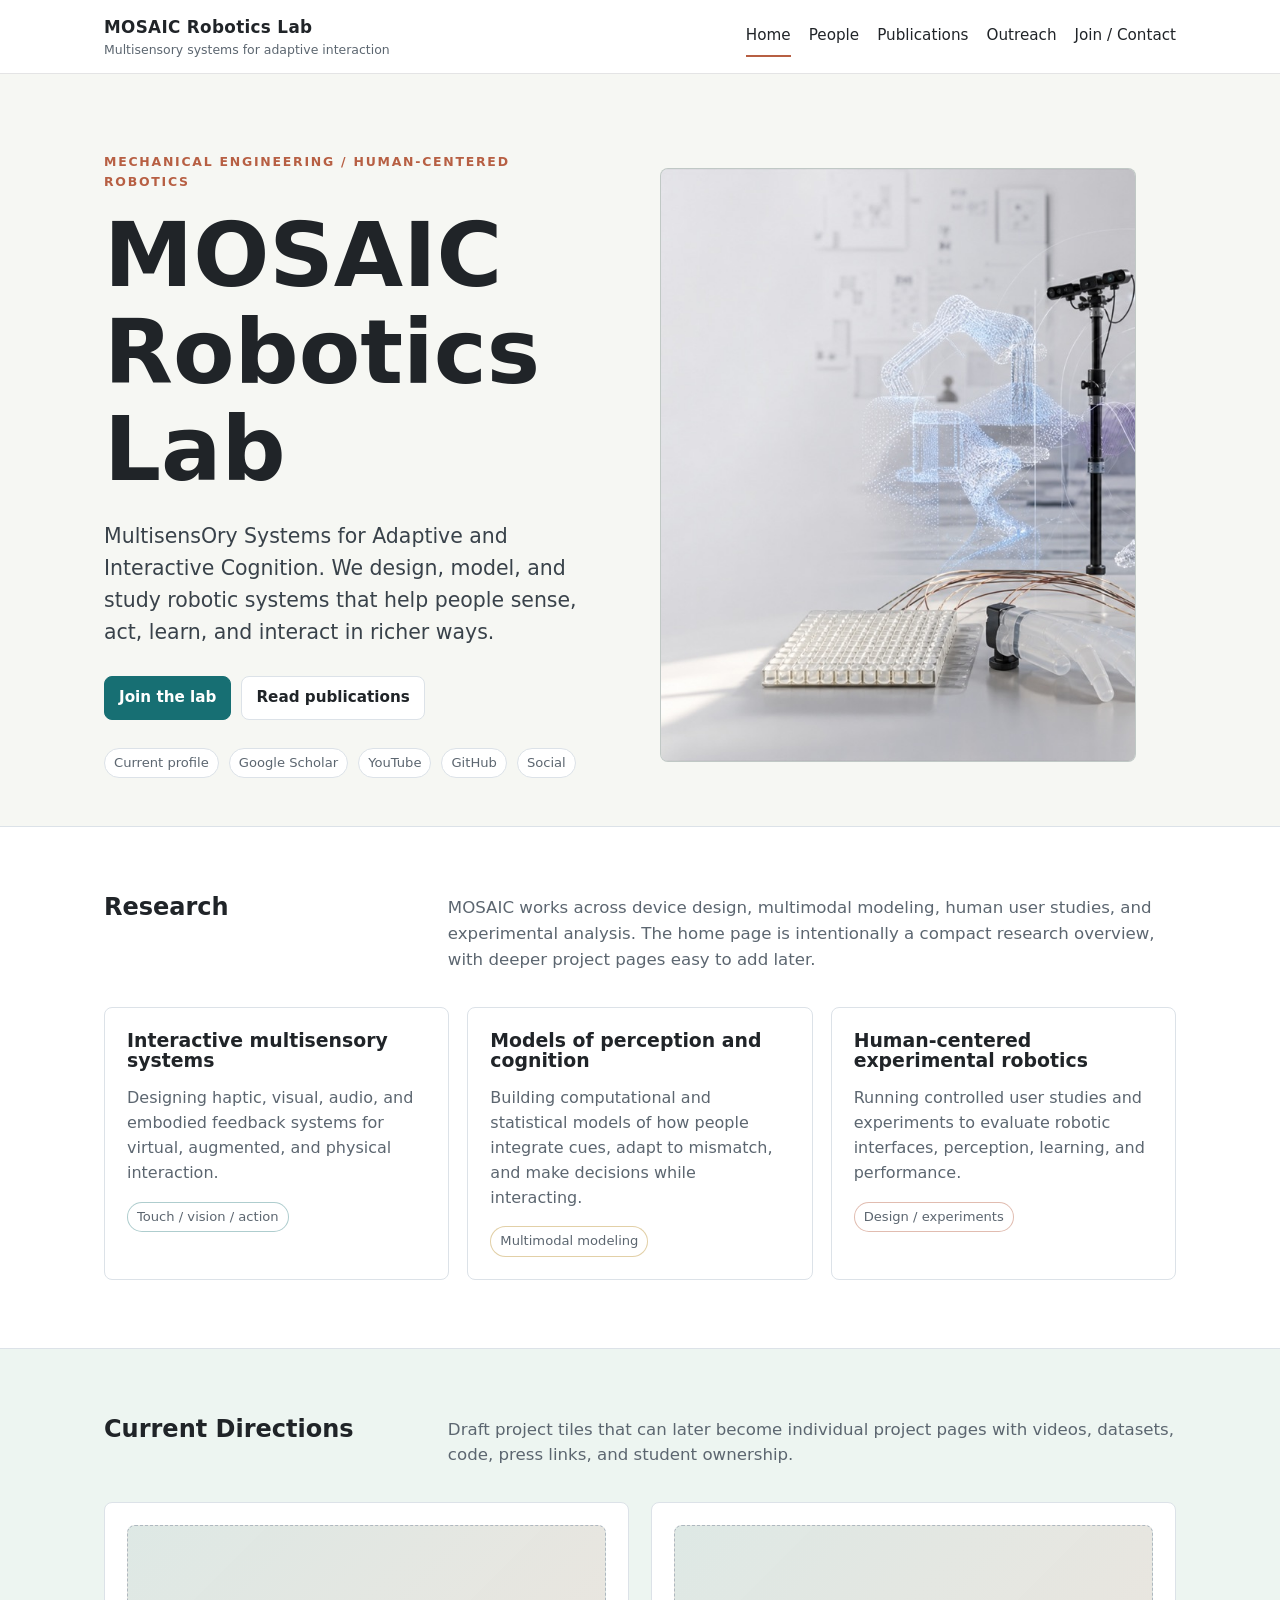
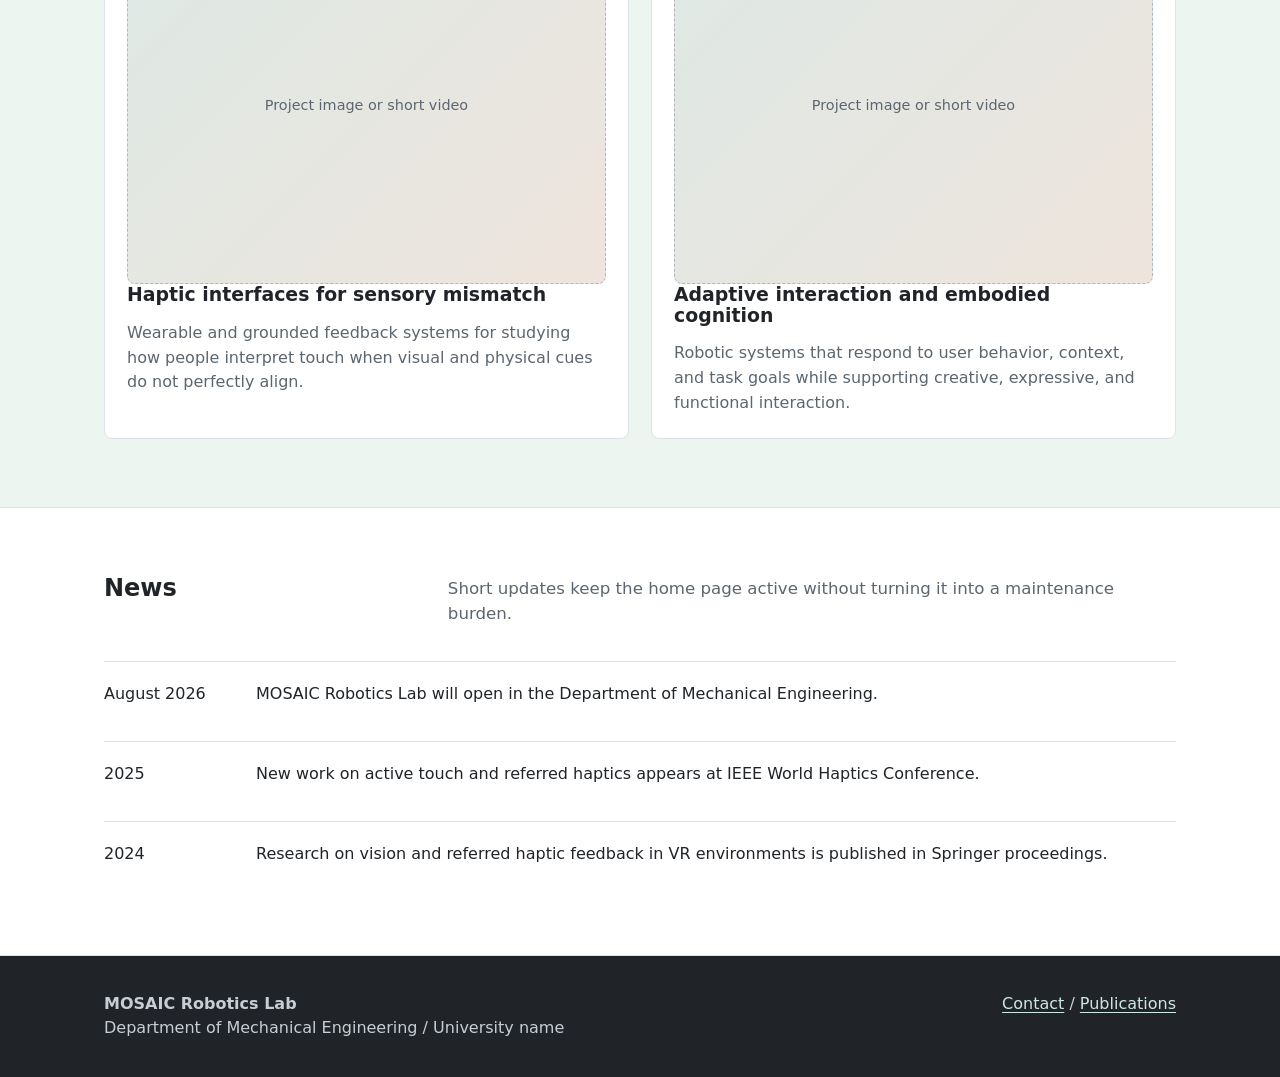
==== index.html @ 9d3522f4 "Initial MOSAIC lab website template" ====
<!doctype html>
<html lang="en">
  <head>
    <meta charset="utf-8">
    <meta name="viewport" content="width=device-width, initial-scale=1">
    <meta name="description" content="MOSAIC Robotics Lab studies multisensory robotic systems for adaptive and interactive cognition.">
    <title>MOSAIC Robotics Lab</title>
    <link rel="stylesheet" href="assets/styles.css">
  </head>
  <body>
    <a class="skip-link" href="#main">Skip to content</a>
    <header class="site-header">
      <div class="nav-shell">
        <a class="brand" href="index.html" aria-label="MOSAIC Robotics Lab home">
          <strong>MOSAIC Robotics Lab</strong>
          <span>Multisensory systems for adaptive interaction</span>
        </a>
        <button class="nav-toggle" type="button" aria-label="Toggle navigation" aria-expanded="false" data-nav-toggle>Menu</button>
        <nav class="site-nav" aria-label="Main navigation" data-site-nav>
          <a href="index.html" aria-current="page">Home</a>
          <a href="people.html">People</a>
          <a href="publications.html">Publications</a>
          <a href="outreach.html">Outreach</a>
          <a href="join.html">Join / Contact</a>
        </nav>
      </div>
    </header>

    <main id="main">
      <section class="hero">
        <div class="hero-inner">
          <div>
            <p class="eyebrow">Mechanical Engineering / Human-centered robotics</p>
            <h1>MOSAIC Robotics Lab</h1>
            <p class="subtitle">
              MultisensOry Systems for Adaptive and Interactive Cognition. We design, model,
              and study robotic systems that help people sense, act, learn, and interact in richer ways.
            </p>
            <div class="hero-actions" aria-label="Primary links">
              <a class="button primary" href="join.html">Join the lab</a>
              <a class="button" href="publications.html">Read publications</a>
            </div>
            <div class="link-row" aria-label="External profiles">
              <a class="tag" href="https://profiles.rice.edu/faculty/dr-elyse-d-z-chase">Current profile</a>
              <a class="tag" href="https://scholar.google.com/citations?hl=en&user=h-9pNEkAAAAJ&view_op=list_works&sortby=pubdate">Google Scholar</a>
              <a class="tag" href="#">YouTube</a>
              <a class="tag" href="#">GitHub</a>
              <a class="tag" href="#">Social</a>
            </div>
          </div>
          <figure class="hero-media" aria-label="Replaceable lab hero image">
            <img src="assets/mosaic-hero.jpg" alt="Abstract robotics lab setup with multisensory signals and haptic interface elements">
          </figure>
        </div>
      </section>

      <section class="content-section">
        <div class="section-inner">
          <div class="section-head">
            <h2>Research</h2>
            <p>
              MOSAIC works across device design, multimodal modeling, human user studies,
              and experimental analysis. The home page is intentionally a compact research overview,
              with deeper project pages easy to add later.
            </p>
          </div>
          <div class="grid-3">
            <article class="card">
              <h3>Interactive multisensory systems</h3>
              <p>
                Designing haptic, visual, audio, and embodied feedback systems for virtual,
                augmented, and physical interaction.
              </p>
              <span class="tag topic-touch">Touch / vision / action</span>
            </article>
            <article class="card">
              <h3>Models of perception and cognition</h3>
              <p>
                Building computational and statistical models of how people integrate cues,
                adapt to mismatch, and make decisions while interacting.
              </p>
              <span class="tag topic-models">Multimodal modeling</span>
            </article>
            <article class="card">
              <h3>Human-centered experimental robotics</h3>
              <p>
                Running controlled user studies and experiments to evaluate robotic interfaces,
                perception, learning, and performance.
              </p>
              <span class="tag topic-design">Design / experiments</span>
            </article>
          </div>
        </div>
      </section>

      <section class="content-section tint">
        <div class="section-inner">
          <div class="section-head">
            <h2>Current Directions</h2>
            <p>
              Draft project tiles that can later become individual project pages with videos,
              datasets, code, press links, and student ownership.
            </p>
          </div>
          <div class="grid-2">
            <article class="card">
              <div class="image-slot">Project image or short video</div>
              <h3>Haptic interfaces for sensory mismatch</h3>
              <p>
                Wearable and grounded feedback systems for studying how people interpret touch
                when visual and physical cues do not perfectly align.
              </p>
            </article>
            <article class="card">
              <div class="image-slot">Project image or short video</div>
              <h3>Adaptive interaction and embodied cognition</h3>
              <p>
                Robotic systems that respond to user behavior, context, and task goals while
                supporting creative, expressive, and functional interaction.
              </p>
            </article>
          </div>
        </div>
      </section>

      <section class="content-section">
        <div class="section-inner">
          <div class="section-head">
            <h2>News</h2>
            <p>Short updates keep the home page active without turning it into a maintenance burden.</p>
          </div>
          <ol class="news-list">
            <li class="news-item">
              <time datetime="2026-08">August 2026</time>
              <div>MOSAIC Robotics Lab will open in the Department of Mechanical Engineering.</div>
            </li>
            <li class="news-item">
              <time datetime="2025">2025</time>
              <div>New work on active touch and referred haptics appears at IEEE World Haptics Conference.</div>
            </li>
            <li class="news-item">
              <time datetime="2024">2024</time>
              <div>Research on vision and referred haptic feedback in VR environments is published in Springer proceedings.</div>
            </li>
          </ol>
        </div>
      </section>
    </main>

    <footer class="site-footer">
      <div class="footer-inner">
        <p><strong>MOSAIC Robotics Lab</strong><br>Department of Mechanical Engineering / University name</p>
        <p><a href="join.html">Contact</a> / <a href="publications.html">Publications</a></p>
      </div>
    </footer>
    <script src="assets/site.js"></script>
  </body>
</html>
---- assets/styles.css ----
:root {
  --ink: #202428;
  --muted: #5c6670;
  --line: #dce2e8;
  --paper: #ffffff;
  --wash: #f6f7f3;
  --soft: #edf5f1;
  --teal: #176f73;
  --coral: #b75f43;
  --gold: #b9902f;
  --plum: #5f5377;
  --max: 1120px;
  --radius: 8px;
}

* {
  box-sizing: border-box;
}

body {
  margin: 0;
  color: var(--ink);
  background: var(--paper);
  font-family: ui-sans-serif, system-ui, -apple-system, BlinkMacSystemFont, "Segoe UI", sans-serif;
  line-height: 1.55;
}

a {
  color: var(--teal);
  text-decoration-thickness: 1px;
  text-underline-offset: 3px;
}

img {
  max-width: 100%;
  display: block;
}

.skip-link {
  position: absolute;
  left: -999px;
  top: 8px;
  padding: 8px 12px;
  background: var(--paper);
  color: var(--ink);
  border: 1px solid var(--line);
  z-index: 10;
}

.skip-link:focus {
  left: 8px;
}

.site-header {
  position: sticky;
  top: 0;
  z-index: 5;
  border-bottom: 1px solid rgba(32, 36, 40, 0.12);
  background: rgba(255, 255, 255, 0.94);
  backdrop-filter: blur(12px);
}

.nav-shell {
  max-width: var(--max);
  margin: 0 auto;
  padding: 14px 24px;
  display: flex;
  align-items: center;
  justify-content: space-between;
  gap: 24px;
}

.brand {
  display: grid;
  gap: 0;
  color: var(--ink);
  text-decoration: none;
}

.brand strong {
  font-size: 1.05rem;
  letter-spacing: 0.02em;
}

.brand span {
  color: var(--muted);
  font-size: 0.78rem;
}

.nav-toggle {
  display: none;
  min-width: 58px;
  height: 40px;
  border: 1px solid var(--line);
  border-radius: var(--radius);
  background: var(--paper);
  color: var(--ink);
  font: inherit;
  font-weight: 650;
}

.site-nav {
  display: flex;
  align-items: center;
  gap: 18px;
  font-size: 0.95rem;
}

.site-nav a {
  color: var(--ink);
  text-decoration: none;
  padding: 8px 0;
  border-bottom: 2px solid transparent;
}

.site-nav a[aria-current="page"],
.site-nav a:hover {
  border-color: var(--coral);
}

.hero {
  min-height: 620px;
  display: grid;
  align-items: stretch;
  border-bottom: 1px solid var(--line);
  background: var(--wash);
}

.hero-inner {
  max-width: var(--max);
  width: 100%;
  margin: 0 auto;
  padding: 78px 24px 48px;
  display: grid;
  grid-template-columns: minmax(0, 0.92fr) minmax(340px, 1.08fr);
  gap: 42px;
  align-items: center;
}

.eyebrow {
  margin: 0 0 16px;
  color: var(--coral);
  font-weight: 700;
  font-size: 0.78rem;
  text-transform: uppercase;
  letter-spacing: 0.14em;
}

h1,
h2,
h3 {
  line-height: 1.08;
  margin: 0;
  color: var(--ink);
}

h1 {
  font-size: clamp(3rem, 7vw, 6.6rem);
  max-width: 720px;
}

.subtitle {
  margin: 24px 0 0;
  max-width: 650px;
  font-size: clamp(1.05rem, 1.7vw, 1.28rem);
  color: #39424a;
}

.hero-actions,
.link-row {
  display: flex;
  flex-wrap: wrap;
  gap: 10px;
  margin-top: 28px;
}

.button,
.pill-link {
  display: inline-flex;
  align-items: center;
  justify-content: center;
  min-height: 42px;
  padding: 9px 14px;
  border-radius: var(--radius);
  border: 1px solid var(--line);
  background: var(--paper);
  color: var(--ink);
  text-decoration: none;
  font-weight: 650;
  font-size: 0.95rem;
}

.button.primary {
  background: var(--teal);
  color: #ffffff;
  border-color: var(--teal);
}

.button:hover,
.pill-link:hover {
  border-color: var(--teal);
}

.hero-media {
  align-self: stretch;
  min-height: 430px;
  border-radius: var(--radius);
  overflow: hidden;
  border: 1px solid rgba(32, 36, 40, 0.16);
  background: #dfe8e4;
}

.hero-media img {
  width: 100%;
  height: 100%;
  object-fit: cover;
}

.content-section {
  border-bottom: 1px solid var(--line);
}

.content-section.tint {
  background: var(--soft);
}

.content-section.wash {
  background: var(--wash);
}

.section-inner {
  max-width: var(--max);
  margin: 0 auto;
  padding: 68px 24px;
}

.section-head {
  display: grid;
  grid-template-columns: minmax(220px, 0.42fr) 1fr;
  gap: 38px;
  align-items: start;
  margin-bottom: 34px;
}

.section-head p {
  margin: 0;
  color: var(--muted);
  font-size: 1.04rem;
}

.grid-3 {
  display: grid;
  grid-template-columns: repeat(3, minmax(0, 1fr));
  gap: 18px;
}

.grid-2 {
  display: grid;
  grid-template-columns: repeat(2, minmax(0, 1fr));
  gap: 22px;
}

.card {
  border: 1px solid var(--line);
  border-radius: var(--radius);
  background: var(--paper);
  padding: 22px;
}

.card h3 {
  font-size: 1.18rem;
  margin-bottom: 12px;
}

.card p,
.card li {
  color: var(--muted);
}

.card p:last-child {
  margin-bottom: 0;
}

.meta {
  color: var(--muted);
  font-size: 0.92rem;
}

.news-list,
.pub-list {
  display: grid;
  gap: 14px;
  margin: 0;
  padding: 0;
  list-style: none;
}

.news-item,
.publication {
  display: grid;
  grid-template-columns: 130px 1fr;
  gap: 22px;
  padding: 20px 0;
  border-top: 1px solid var(--line);
}

.publication {
  grid-template-columns: 84px 1fr;
}

.pub-title {
  margin: 0 0 6px;
  font-weight: 750;
}

.pub-authors,
.pub-venue {
  margin: 0;
  color: var(--muted);
}

.pub-links {
  display: flex;
  flex-wrap: wrap;
  gap: 8px;
  margin-top: 10px;
}

.tag {
  display: inline-flex;
  align-items: center;
  min-height: 28px;
  padding: 4px 9px;
  border: 1px solid var(--line);
  border-radius: 999px;
  color: var(--muted);
  background: var(--paper);
  font-size: 0.82rem;
  text-decoration: none;
}

.tag.topic-touch {
  border-color: rgba(23, 111, 115, 0.35);
}

.tag.topic-models {
  border-color: rgba(185, 144, 47, 0.42);
}

.tag.topic-design {
  border-color: rgba(183, 95, 67, 0.42);
}

.page-title {
  background: var(--wash);
  border-bottom: 1px solid var(--line);
}

.page-title .section-inner {
  padding-top: 70px;
  padding-bottom: 44px;
}

.page-title h1 {
  font-size: clamp(2.5rem, 6vw, 5rem);
}

.page-title p {
  max-width: 740px;
  color: var(--muted);
  font-size: 1.12rem;
}

.person-grid {
  display: grid;
  grid-template-columns: repeat(3, minmax(0, 1fr));
  gap: 18px;
}

.person-photo,
.image-slot {
  aspect-ratio: 4 / 3;
  border: 1px dashed #aeb8c0;
  border-radius: var(--radius);
  background:
    linear-gradient(135deg, rgba(23, 111, 115, 0.11), rgba(183, 95, 67, 0.12)),
    var(--wash);
  display: grid;
  place-items: center;
  color: var(--muted);
  font-size: 0.9rem;
  text-align: center;
  padding: 16px;
}

.person-card {
  padding: 0;
  overflow: hidden;
}

.person-card .person-body {
  padding: 18px;
}

.person-card h3 {
  margin-bottom: 4px;
}

.filters {
  display: flex;
  gap: 12px;
  align-items: center;
  margin-bottom: 28px;
}

.filters input {
  width: min(460px, 100%);
  min-height: 44px;
  padding: 10px 12px;
  border: 1px solid var(--line);
  border-radius: var(--radius);
  font: inherit;
}

.callout {
  border-left: 4px solid var(--teal);
  background: var(--soft);
  padding: 18px 20px;
  margin: 28px 0;
}

.site-footer {
  background: #202428;
  color: #f4f6f4;
}

.footer-inner {
  max-width: var(--max);
  margin: 0 auto;
  padding: 36px 24px;
  display: grid;
  grid-template-columns: 1fr auto;
  gap: 28px;
  align-items: start;
}

.site-footer a {
  color: #cde8e4;
}

.site-footer p {
  margin: 0;
  color: #c7ced3;
}

@media (max-width: 860px) {
  .nav-toggle {
    display: inline-grid;
    place-items: center;
  }

  .site-nav {
    display: none;
    position: absolute;
    left: 0;
    right: 0;
    top: 69px;
    padding: 12px 24px 18px;
    background: var(--paper);
    border-bottom: 1px solid var(--line);
    box-shadow: 0 18px 24px rgba(32, 36, 40, 0.08);
  }

  .site-nav.is-open {
    display: grid;
  }

  .hero-inner,
  .section-head,
  .grid-2,
  .grid-3,
  .person-grid,
  .footer-inner {
    grid-template-columns: 1fr;
  }

  .hero {
    min-height: auto;
  }

  .hero-inner {
    padding-top: 54px;
  }

  .hero-media {
    min-height: 280px;
  }

  .news-item,
  .publication {
    grid-template-columns: 1fr;
    gap: 8px;
  }
}

@media (max-width: 540px) {
  .nav-shell,
  .section-inner,
  .hero-inner {
    padding-left: 18px;
    padding-right: 18px;
  }

  .section-inner {
    padding-top: 48px;
    padding-bottom: 48px;
  }

  .hero-actions,
  .link-row,
  .filters {
    align-items: stretch;
    flex-direction: column;
  }

  .button,
  .pill-link {
    width: 100%;
  }
}
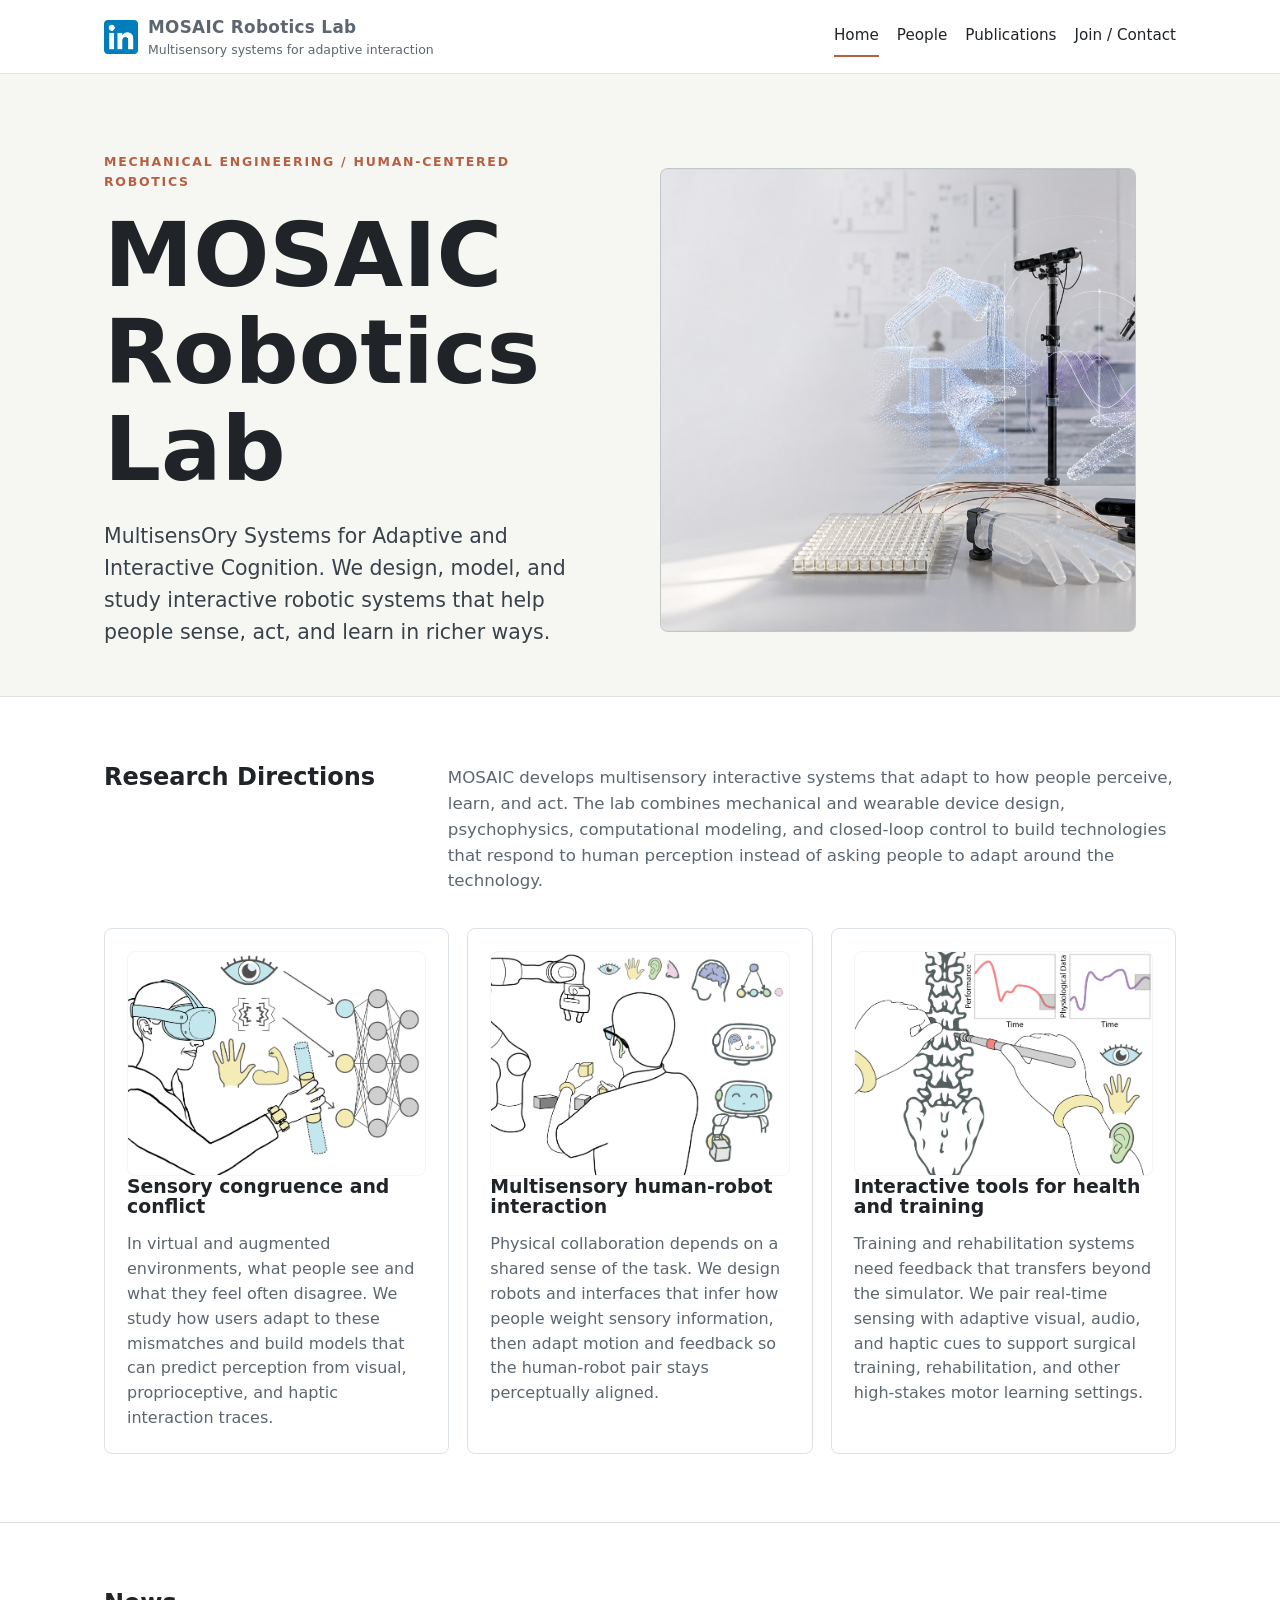
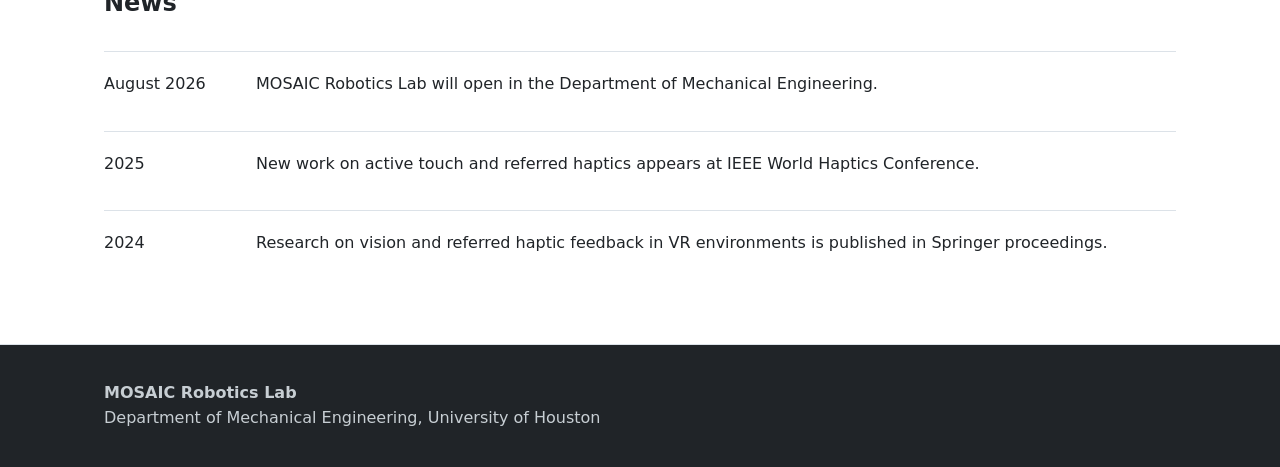
==== commit 25a46252: "Big push to remove placeholders" ====
--- a/index.html
+++ b/index.html
@@ -12,15 +12,17 @@
     <header class="site-header">
       <div class="nav-shell">
         <a class="brand" href="index.html" aria-label="MOSAIC Robotics Lab home">
-          <strong>MOSAIC Robotics Lab</strong>
-          <span>Multisensory systems for adaptive interaction</span>
+          <img class="brand-mark" src="assets/linked_icon.png" alt="">
+          <span class="brand-text">
+            <strong>MOSAIC Robotics Lab</strong>
+            <span>Multisensory systems for adaptive interaction</span>
+          </span>
         </a>
         <button class="nav-toggle" type="button" aria-label="Toggle navigation" aria-expanded="false" data-nav-toggle>Menu</button>
         <nav class="site-nav" aria-label="Main navigation" data-site-nav>
           <a href="index.html" aria-current="page">Home</a>
           <a href="people.html">People</a>
           <a href="publications.html">Publications</a>
-          <a href="outreach.html">Outreach</a>
           <a href="join.html">Join / Contact</a>
         </nav>
       </div>
@@ -34,19 +36,8 @@
             <h1>MOSAIC Robotics Lab</h1>
             <p class="subtitle">
               MultisensOry Systems for Adaptive and Interactive Cognition. We design, model,
-              and study robotic systems that help people sense, act, learn, and interact in richer ways.
+              and study interactive robotic systems that help people sense, act, and learn in richer ways.
             </p>
-            <div class="hero-actions" aria-label="Primary links">
-              <a class="button primary" href="join.html">Join the lab</a>
-              <a class="button" href="publications.html">Read publications</a>
-            </div>
-            <div class="link-row" aria-label="External profiles">
-              <a class="tag" href="https://profiles.rice.edu/faculty/dr-elyse-d-z-chase">Current profile</a>
-              <a class="tag" href="https://scholar.google.com/citations?hl=en&user=h-9pNEkAAAAJ&view_op=list_works&sortby=pubdate">Google Scholar</a>
-              <a class="tag" href="#">YouTube</a>
-              <a class="tag" href="#">GitHub</a>
-              <a class="tag" href="#">Social</a>
-            </div>
           </div>
           <figure class="hero-media" aria-label="Replaceable lab hero image">
             <img src="assets/mosaic-hero.jpg" alt="Abstract robotics lab setup with multisensory signals and haptic interface elements">
@@ -57,66 +48,46 @@
       <section class="content-section">
         <div class="section-inner">
           <div class="section-head">
-            <h2>Research</h2>
+            <h2>Research Directions</h2>
             <p>
-              MOSAIC works across device design, multimodal modeling, human user studies,
-              and experimental analysis. The home page is intentionally a compact research overview,
-              with deeper project pages easy to add later.
+              MOSAIC develops multisensory interactive systems that adapt to how people perceive,
+              learn, and act. The lab combines mechanical and wearable device design, psychophysics,
+              computational modeling, and closed-loop control to build technologies that respond to
+              human perception instead of asking people to adapt around the technology.
             </p>
           </div>
           <div class="grid-3">
             <article class="card">
-              <h3>Interactive multisensory systems</h3>
+              <div class="image-slot">
+                <img src="assets/website_theme1.png" alt="Multisensory virtual environment with visual, sound, and haptic contact cues">
+              </div>
+              <h3>Sensory congruence and conflict</h3>
               <p>
-                Designing haptic, visual, audio, and embodied feedback systems for virtual,
-                augmented, and physical interaction.
-              </p>
-              <span class="tag topic-touch">Touch / vision / action</span>
-            </article>
-            <article class="card">
-              <h3>Models of perception and cognition</h3>
-              <p>
-                Building computational and statistical models of how people integrate cues,
-                adapt to mismatch, and make decisions while interacting.
-              </p>
-              <span class="tag topic-models">Multimodal modeling</span>
-            </article>
-            <article class="card">
-              <h3>Human-centered experimental robotics</h3>
-              <p>
-                Running controlled user studies and experiments to evaluate robotic interfaces,
-                perception, learning, and performance.
-              </p>
-              <span class="tag topic-design">Design / experiments</span>
-            </article>
-          </div>
-        </div>
-      </section>
-
-      <section class="content-section tint">
-        <div class="section-inner">
-          <div class="section-head">
-            <h2>Current Directions</h2>
-            <p>
-              Draft project tiles that can later become individual project pages with videos,
-              datasets, code, press links, and student ownership.
-            </p>
-          </div>
-          <div class="grid-2">
-            <article class="card">
-              <div class="image-slot">Project image or short video</div>
-              <h3>Haptic interfaces for sensory mismatch</h3>
-              <p>
-                Wearable and grounded feedback systems for studying how people interpret touch
-                when visual and physical cues do not perfectly align.
+                In virtual and augmented environments, what people see and what they feel often
+                disagree. We study how users adapt to these mismatches and build models that can
+                predict perception from visual, proprioceptive, and haptic interaction traces.
               </p>
             </article>
             <article class="card">
-              <div class="image-slot">Project image or short video</div>
-              <h3>Adaptive interaction and embodied cognition</h3>
+              <div class="image-slot">
+                <img src="assets/website_theme2.png" alt="Human-robot collaboration with multisensory feedback">
+              </div>
+              <h3>Multisensory human-robot interaction</h3>
               <p>
-                Robotic systems that respond to user behavior, context, and task goals while
-                supporting creative, expressive, and functional interaction.
+                Physical collaboration depends on a shared sense of the task. We design robots and
+                interfaces that infer how people weight sensory information, then adapt motion and
+                feedback so the human-robot pair stays perceptually aligned.
+              </p>
+            </article>
+            <article class="card">
+              <div class="image-slot">
+                <img src="assets/website_theme3.png" alt="Surgical or health training system with adaptive visual, audio, and haptic feedback">
+              </div>
+              <h3>Interactive tools for health and training</h3>
+              <p>
+                Training and rehabilitation systems need feedback that transfers beyond the simulator.
+                We pair real-time sensing with adaptive visual, audio, and haptic cues to support
+                surgical training, rehabilitation, and other high-stakes motor learning settings.
               </p>
             </article>
           </div>
@@ -127,7 +98,6 @@
         <div class="section-inner">
           <div class="section-head">
             <h2>News</h2>
-            <p>Short updates keep the home page active without turning it into a maintenance burden.</p>
           </div>
           <ol class="news-list">
             <li class="news-item">
@@ -149,8 +119,7 @@
 
     <footer class="site-footer">
       <div class="footer-inner">
-        <p><strong>MOSAIC Robotics Lab</strong><br>Department of Mechanical Engineering / University name</p>
-        <p><a href="join.html">Contact</a> / <a href="publications.html">Publications</a></p>
+        <p><strong>MOSAIC Robotics Lab</strong><br>Department of Mechanical Engineering, University of Houston</p>
       </div>
     </footer>
     <script src="assets/site.js"></script>
--- a/assets/styles.css
+++ b/assets/styles.css
@@ -71,10 +71,23 @@
 }
 
 .brand {
+  display: inline-flex;
+  align-items: center;
+  gap: 10px;
+  color: var(--ink);
+  text-decoration: none;
+}
+
+.brand-mark {
+  width: 34px;
+  height: 34px;
+  object-fit: contain;
+  flex: 0 0 auto;
+}
+
+.brand-text {
   display: grid;
   gap: 0;
-  color: var(--ink);
-  text-decoration: none;
 }
 
 .brand strong {
@@ -174,6 +187,32 @@
   margin-top: 28px;
 }
 
+.profile-links {
+  align-items: center;
+}
+
+.icon-link {
+  display: inline-grid;
+  place-items: center;
+  width: 44px;
+  height: 44px;
+  border: 1px solid var(--line);
+  border-radius: var(--radius);
+  background: var(--paper);
+  color: var(--ink);
+  text-decoration: none;
+}
+
+.icon-link:hover {
+  border-color: var(--teal);
+}
+
+.icon-link img {
+  width: 24px;
+  height: 24px;
+  object-fit: contain;
+}
+
 .button,
 .pill-link {
   display: inline-flex;
@@ -248,6 +287,15 @@
   font-size: 1.04rem;
 }
 
+.compact-head {
+  display: block;
+  margin-bottom: 12px;
+}
+
+.pub-section-head {
+  margin-top: 46px;
+}
+
 .grid-3 {
   display: grid;
   grid-template-columns: repeat(3, minmax(0, 1fr));
@@ -306,6 +354,35 @@
 
 .publication {
   grid-template-columns: 84px 1fr;
+}
+
+.publication-link {
+  color: var(--ink);
+  text-decoration: none;
+  border: 1px solid var(--line);
+  border-radius: var(--radius);
+  padding: 18px;
+  background: var(--paper);
+  transition: border-color 160ms ease, box-shadow 160ms ease, transform 160ms ease;
+}
+
+.publication-link:hover,
+.publication-link:focus-visible {
+  border-color: rgba(23, 111, 115, 0.5);
+  box-shadow: 0 10px 24px rgba(32, 36, 40, 0.08);
+  transform: translateY(-1px);
+}
+
+.publication-link:focus-visible {
+  outline: 3px solid rgba(23, 111, 115, 0.22);
+  outline-offset: 3px;
+}
+
+.preprint {
+  border: 1px solid var(--line);
+  border-radius: var(--radius);
+  padding: 18px;
+  background: var(--wash);
 }
 
 .pub-title {
@@ -391,6 +468,25 @@
   font-size: 0.9rem;
   text-align: center;
   padding: 16px;
+  overflow: hidden;
+}
+
+.person-photo {
+  aspect-ratio: 1;
+}
+
+.person-photo img,
+.image-slot img {
+  width: 100%;
+  height: 100%;
+  object-fit: cover;
+}
+
+.image-slot:has(img),
+.person-photo:has(img) {
+  border-color: transparent;
+  padding: 0;
+  background: var(--wash);
 }
 
 .person-card {
@@ -404,6 +500,10 @@
 
 .person-card h3 {
   margin-bottom: 4px;
+}
+
+.person-profile-links {
+  margin-top: 14px;
 }
 
 .filters {
@@ -523,6 +623,11 @@
     flex-direction: column;
   }
 
+  .profile-links {
+    align-items: center;
+    flex-direction: row;
+  }
+
   .button,
   .pill-link {
     width: 100%;
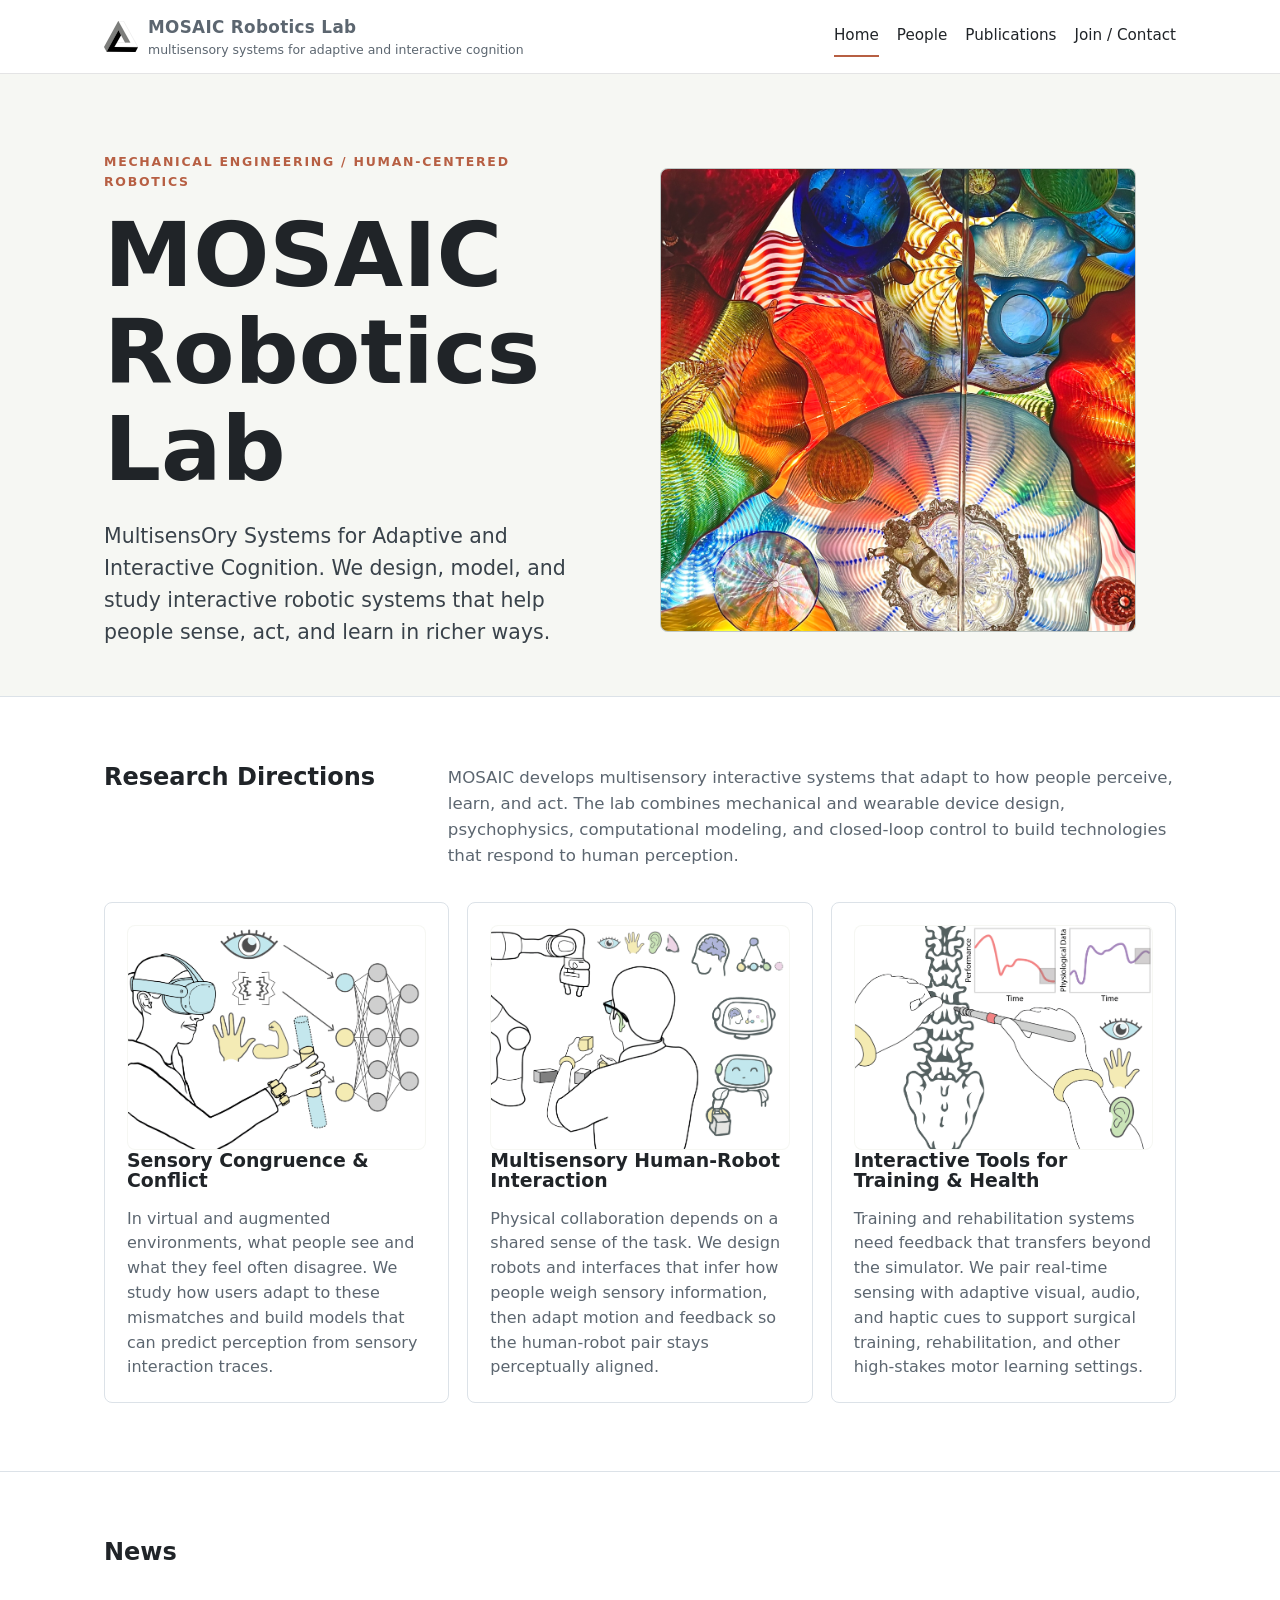
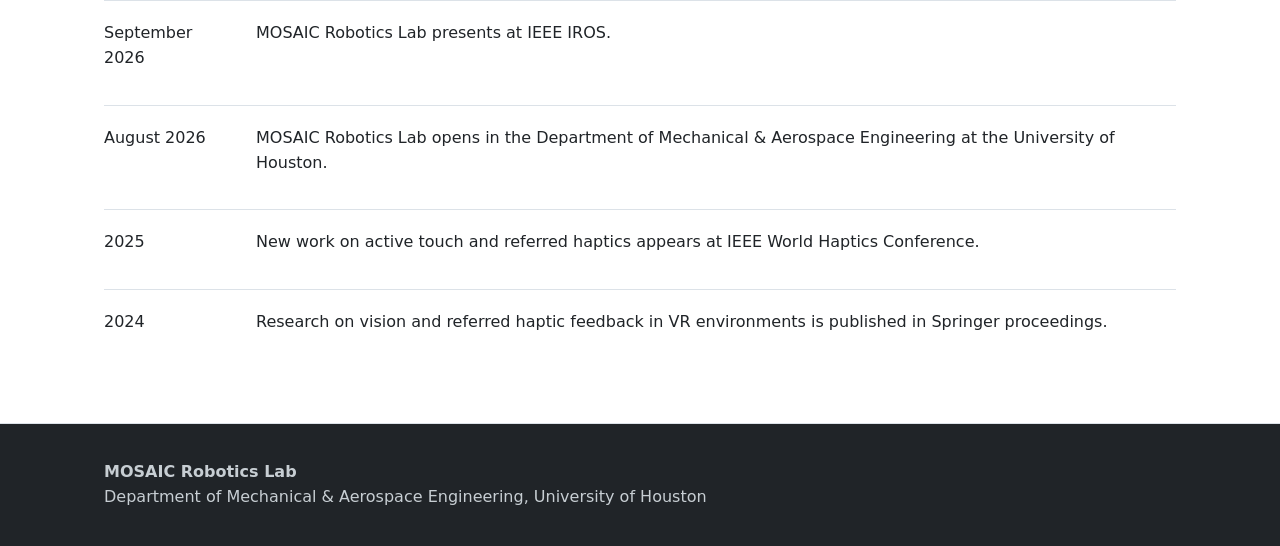
==== commit 677d3f1f: "Initial Updates Home page, publication links, contact page to link Graduate applications, postdoc em" ====
--- a/index.html
+++ b/index.html
@@ -12,10 +12,10 @@
     <header class="site-header">
       <div class="nav-shell">
         <a class="brand" href="index.html" aria-label="MOSAIC Robotics Lab home">
-          <img class="brand-mark" src="assets/linked_icon.png" alt="">
+          <img class="brand-mark" src="assets/penrose.svg" alt="">
           <span class="brand-text">
             <strong>MOSAIC Robotics Lab</strong>
-            <span>Multisensory systems for adaptive interaction</span>
+            <span>multisensory systems for adaptive and interactive cognition</span>
           </span>
         </a>
         <button class="nav-toggle" type="button" aria-label="Toggle navigation" aria-expanded="false" data-nav-toggle>Menu</button>
@@ -35,12 +35,13 @@
             <p class="eyebrow">Mechanical Engineering / Human-centered robotics</p>
             <h1>MOSAIC Robotics Lab</h1>
             <p class="subtitle">
-              MultisensOry Systems for Adaptive and Interactive Cognition. We design, model,
+              MultisensOry Systems for Adaptive and Interactive Cognition. 
+              We design, model,
               and study interactive robotic systems that help people sense, act, and learn in richer ways.
             </p>
           </div>
           <figure class="hero-media" aria-label="Replaceable lab hero image">
-            <img src="assets/mosaic-hero.jpg" alt="Abstract robotics lab setup with multisensory signals and haptic interface elements">
+            <img src="assets/chihulyCrop.jpg" alt="">
           </figure>
         </div>
       </section>
@@ -50,10 +51,7 @@
           <div class="section-head">
             <h2>Research Directions</h2>
             <p>
-              MOSAIC develops multisensory interactive systems that adapt to how people perceive,
-              learn, and act. The lab combines mechanical and wearable device design, psychophysics,
-              computational modeling, and closed-loop control to build technologies that respond to
-              human perception instead of asking people to adapt around the technology.
+              MOSAIC develops multisensory interactive systems that adapt to how people perceive, learn, and act. The lab combines mechanical and wearable device design, psychophysics, computational modeling, and closed-loop control to build technologies that respond to human perception.
             </p>
           </div>
           <div class="grid-3">
@@ -61,33 +59,27 @@
               <div class="image-slot">
                 <img src="assets/website_theme1.png" alt="Multisensory virtual environment with visual, sound, and haptic contact cues">
               </div>
-              <h3>Sensory congruence and conflict</h3>
+              <h3>Sensory Congruence & Conflict</h3>
               <p>
-                In virtual and augmented environments, what people see and what they feel often
-                disagree. We study how users adapt to these mismatches and build models that can
-                predict perception from visual, proprioceptive, and haptic interaction traces.
+                In virtual and augmented environments, what people see and what they feel often disagree. We study how users adapt to these mismatches and build models that can predict perception from sensory interaction traces.
               </p>
             </article>
             <article class="card">
               <div class="image-slot">
                 <img src="assets/website_theme2.png" alt="Human-robot collaboration with multisensory feedback">
               </div>
-              <h3>Multisensory human-robot interaction</h3>
+              <h3>Multisensory Human-Robot Interaction</h3>
               <p>
-                Physical collaboration depends on a shared sense of the task. We design robots and
-                interfaces that infer how people weight sensory information, then adapt motion and
-                feedback so the human-robot pair stays perceptually aligned.
+                Physical collaboration depends on a shared sense of the task. We design robots and interfaces that infer how people weigh sensory information, then adapt motion and feedback so the human-robot pair stays perceptually aligned.
               </p>
             </article>
             <article class="card">
               <div class="image-slot">
                 <img src="assets/website_theme3.png" alt="Surgical or health training system with adaptive visual, audio, and haptic feedback">
               </div>
-              <h3>Interactive tools for health and training</h3>
+              <h3>Interactive Tools for Training & Health</h3>
               <p>
-                Training and rehabilitation systems need feedback that transfers beyond the simulator.
-                We pair real-time sensing with adaptive visual, audio, and haptic cues to support
-                surgical training, rehabilitation, and other high-stakes motor learning settings.
+                Training and rehabilitation systems need feedback that transfers beyond the simulator. We pair real-time sensing with adaptive visual, audio, and haptic cues to support surgical training, rehabilitation, and other high-stakes motor learning settings.
               </p>
             </article>
           </div>
@@ -101,8 +93,12 @@
           </div>
           <ol class="news-list">
             <li class="news-item">
+              <time datetime="2026-09">September 2026</time>
+              <div>MOSAIC Robotics Lab presents at IEEE IROS.</div>
+            </li>
+            <li class="news-item">
               <time datetime="2026-08">August 2026</time>
-              <div>MOSAIC Robotics Lab will open in the Department of Mechanical Engineering.</div>
+              <div>MOSAIC Robotics Lab opens in the Department of Mechanical & Aerospace Engineering at the University of Houston.</div>
             </li>
             <li class="news-item">
               <time datetime="2025">2025</time>
@@ -119,7 +115,7 @@
 
     <footer class="site-footer">
       <div class="footer-inner">
-        <p><strong>MOSAIC Robotics Lab</strong><br>Department of Mechanical Engineering, University of Houston</p>
+        <p><strong>MOSAIC Robotics Lab</strong><br>Department of Mechanical & Aerospace Engineering, University of Houston</p>
       </div>
     </footer>
     <script src="assets/site.js"></script>
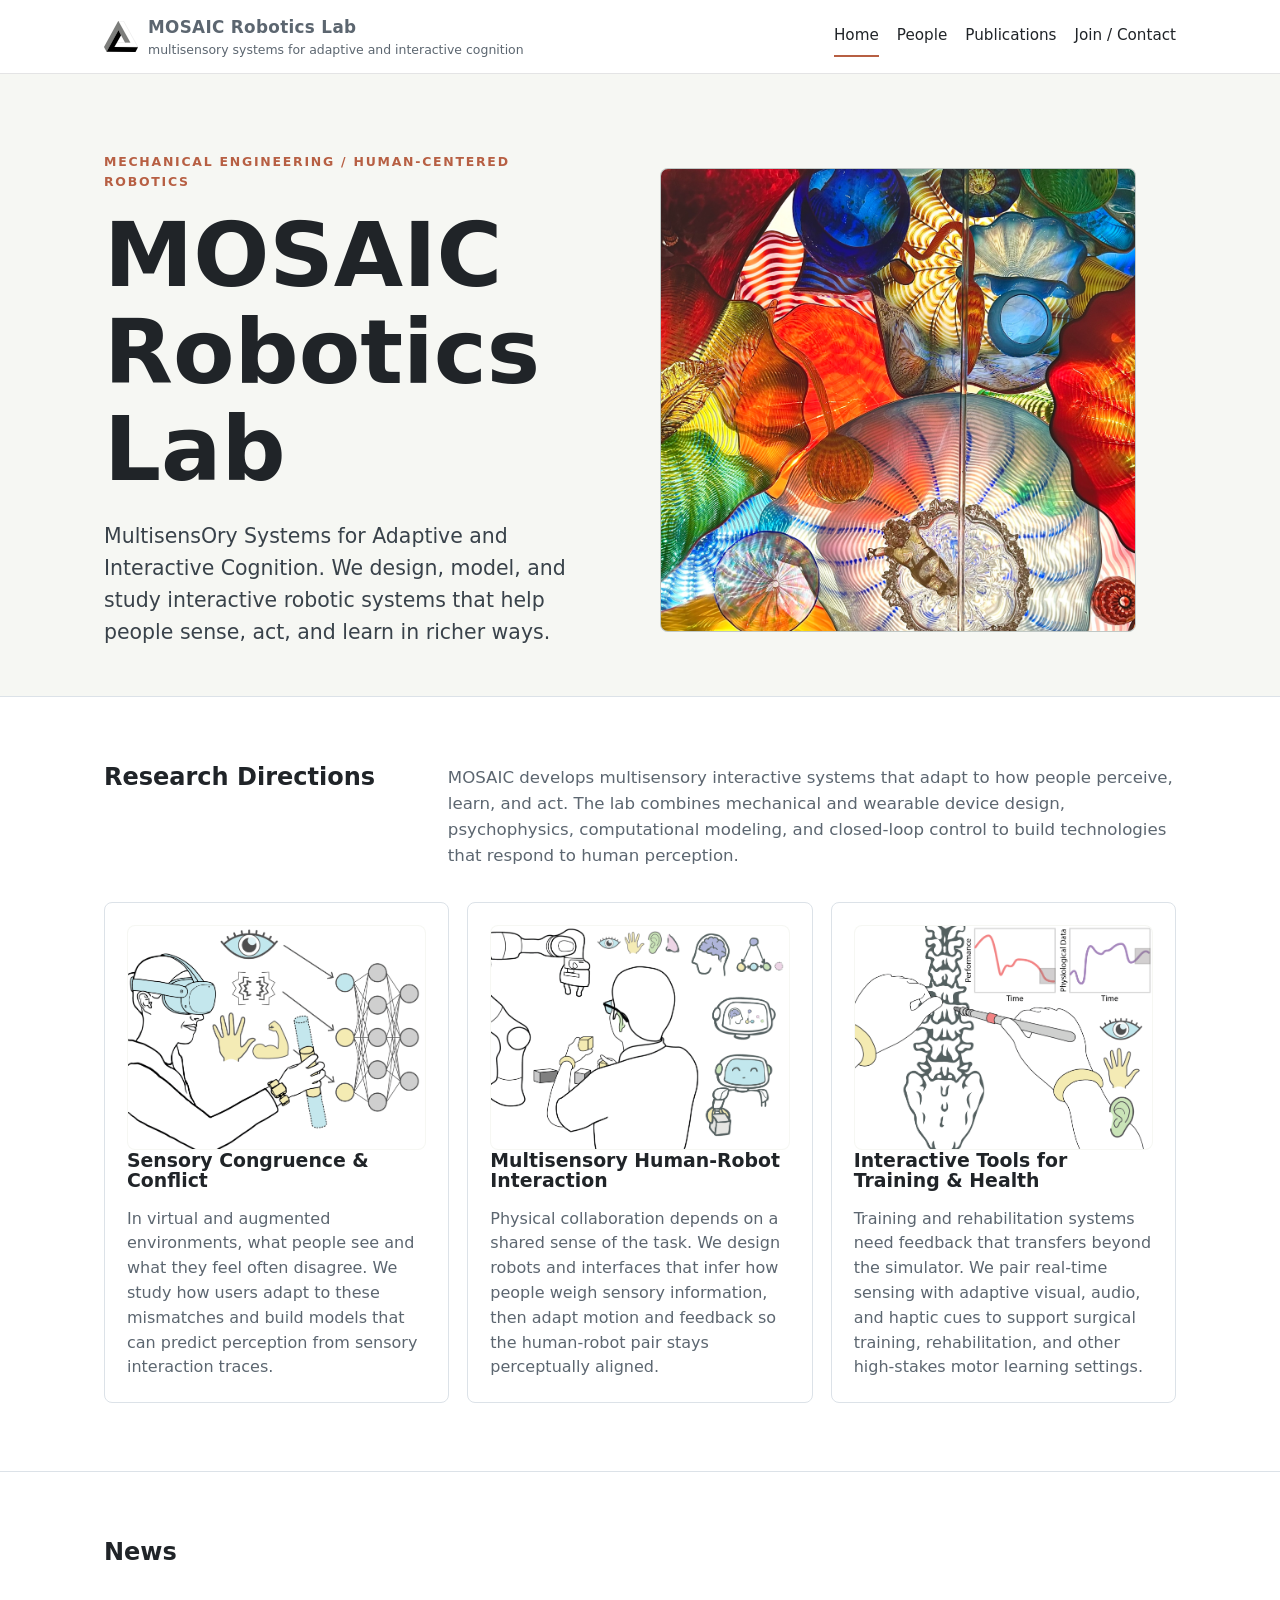
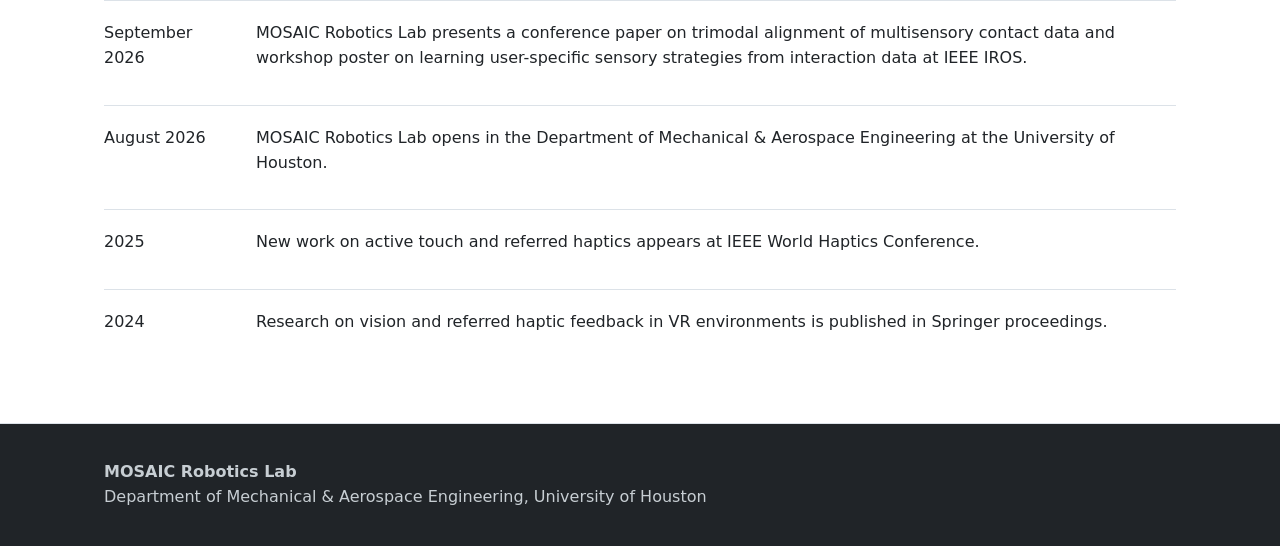
==== commit 4980a2ef: "iros updates" ====
--- a/index.html
+++ b/index.html
@@ -94,7 +94,7 @@
           <ol class="news-list">
             <li class="news-item">
               <time datetime="2026-09">September 2026</time>
-              <div>MOSAIC Robotics Lab presents at IEEE IROS.</div>
+              <div>MOSAIC Robotics Lab presents a conference paper on trimodal alignment of multisensory contact data and workshop poster on learning user-specific sensory strategies from interaction data at IEEE IROS.</div>
             </li>
             <li class="news-item">
               <time datetime="2026-08">August 2026</time>
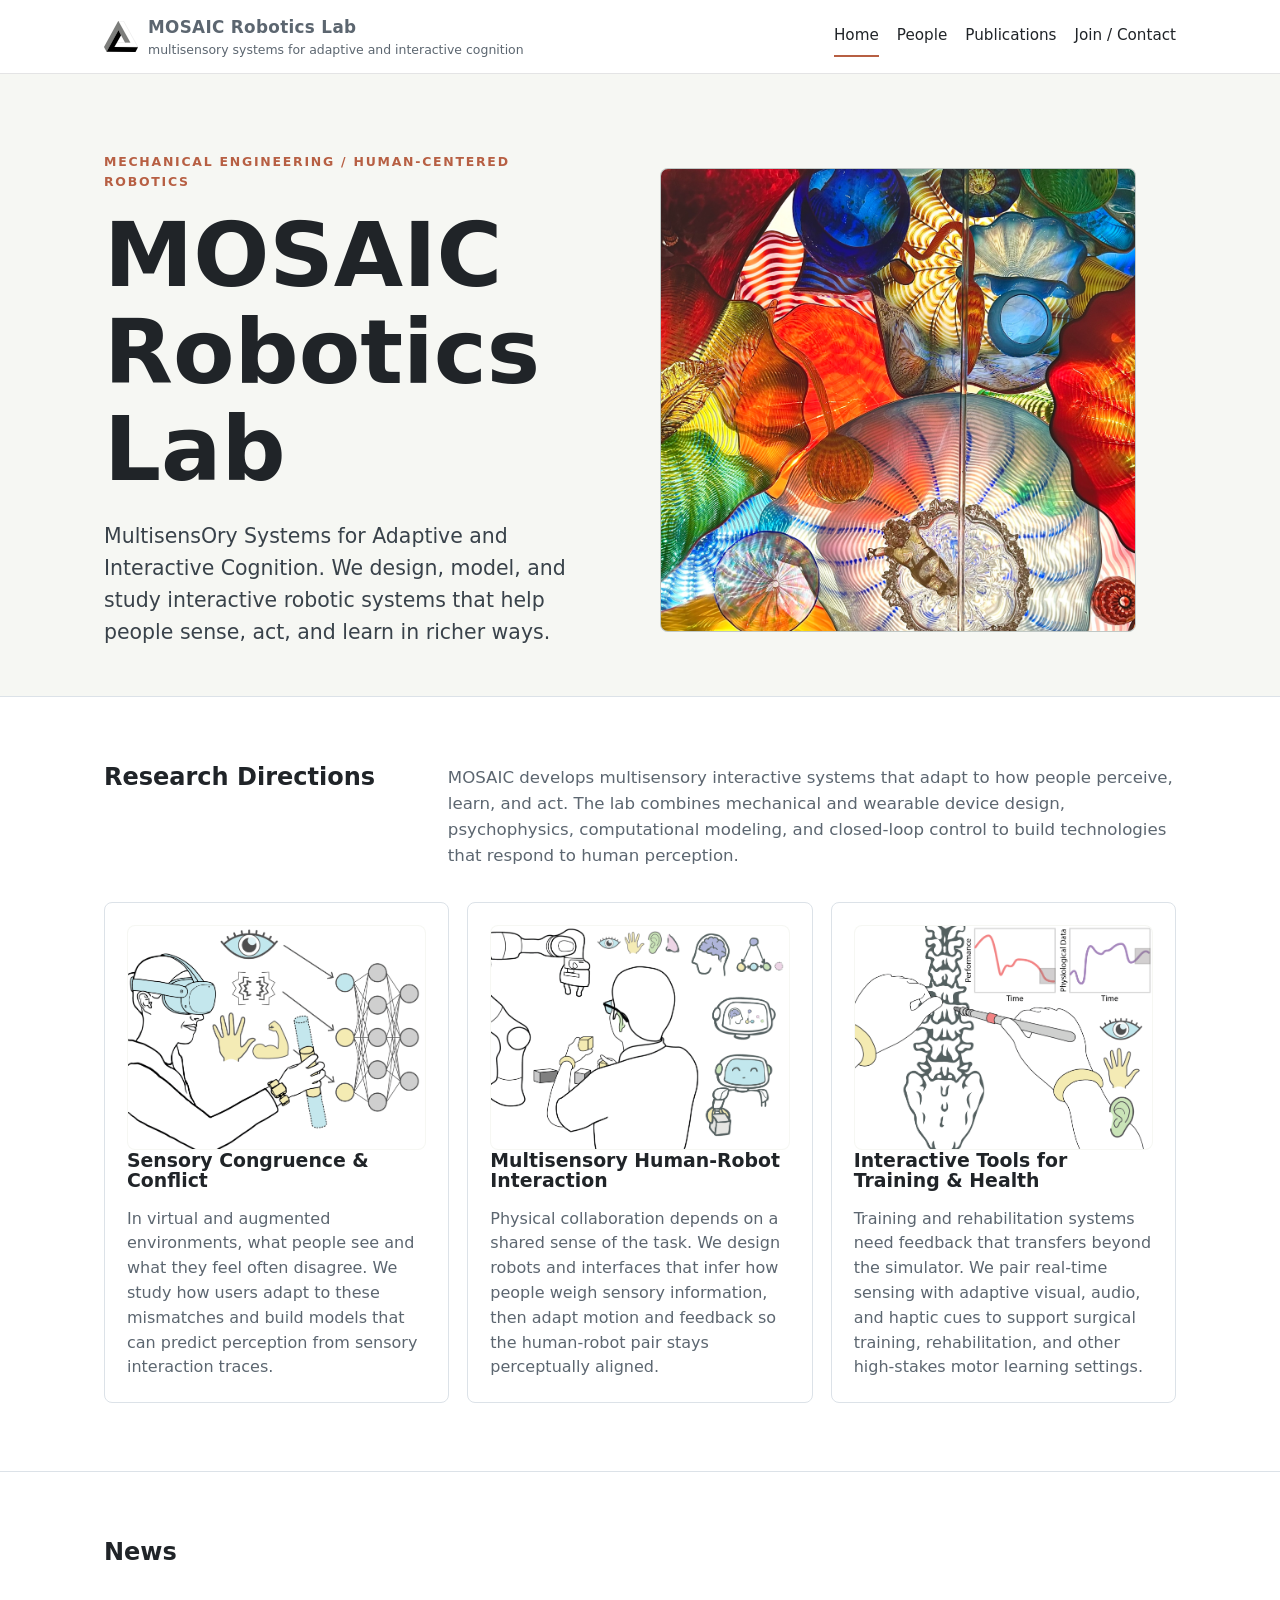
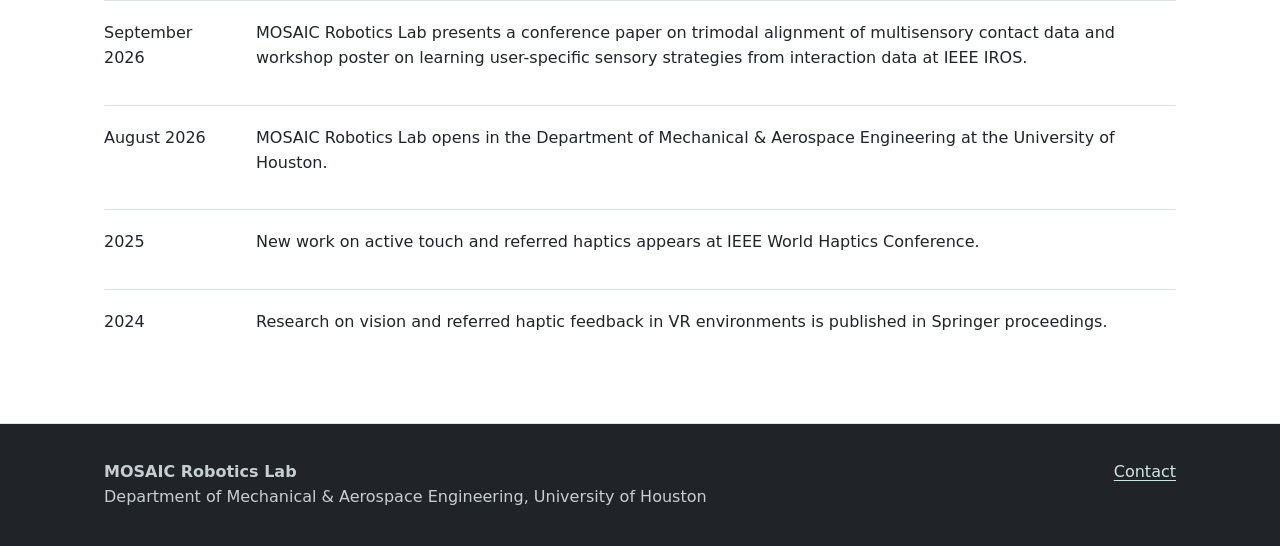
==== commit 73c64513: "grouped header/footer updates" ====
--- a/index.html
+++ b/index.html
@@ -5,28 +5,12 @@
     <meta name="viewport" content="width=device-width, initial-scale=1">
     <meta name="description" content="MOSAIC Robotics Lab studies multisensory robotic systems for adaptive and interactive cognition.">
     <title>MOSAIC Robotics Lab</title>
+    <link rel="icon" type="image/svg+xml" href="assets/penrose.svg">
     <link rel="stylesheet" href="assets/styles.css">
   </head>
   <body>
-    <a class="skip-link" href="#main">Skip to content</a>
-    <header class="site-header">
-      <div class="nav-shell">
-        <a class="brand" href="index.html" aria-label="MOSAIC Robotics Lab home">
-          <img class="brand-mark" src="assets/penrose.svg" alt="">
-          <span class="brand-text">
-            <strong>MOSAIC Robotics Lab</strong>
-            <span>multisensory systems for adaptive and interactive cognition</span>
-          </span>
-        </a>
-        <button class="nav-toggle" type="button" aria-label="Toggle navigation" aria-expanded="false" data-nav-toggle>Menu</button>
-        <nav class="site-nav" aria-label="Main navigation" data-site-nav>
-          <a href="index.html" aria-current="page">Home</a>
-          <a href="people.html">People</a>
-          <a href="publications.html">Publications</a>
-          <a href="join.html">Join / Contact</a>
-        </nav>
-      </div>
-    </header>
+    <!-- Shared header and navigation are rendered by assets/site.js. -->
+    <header class="site-header" data-site-header></header>
 
     <main id="main">
       <section class="hero">
@@ -113,11 +97,8 @@
       </section>
     </main>
 
-    <footer class="site-footer">
-      <div class="footer-inner">
-        <p><strong>MOSAIC Robotics Lab</strong><br>Department of Mechanical & Aerospace Engineering, University of Houston</p>
-      </div>
-    </footer>
+    <!-- Shared footer is rendered by assets/site.js. -->
+    <footer class="site-footer" data-site-footer></footer>
     <script src="assets/site.js"></script>
   </body>
 </html>
